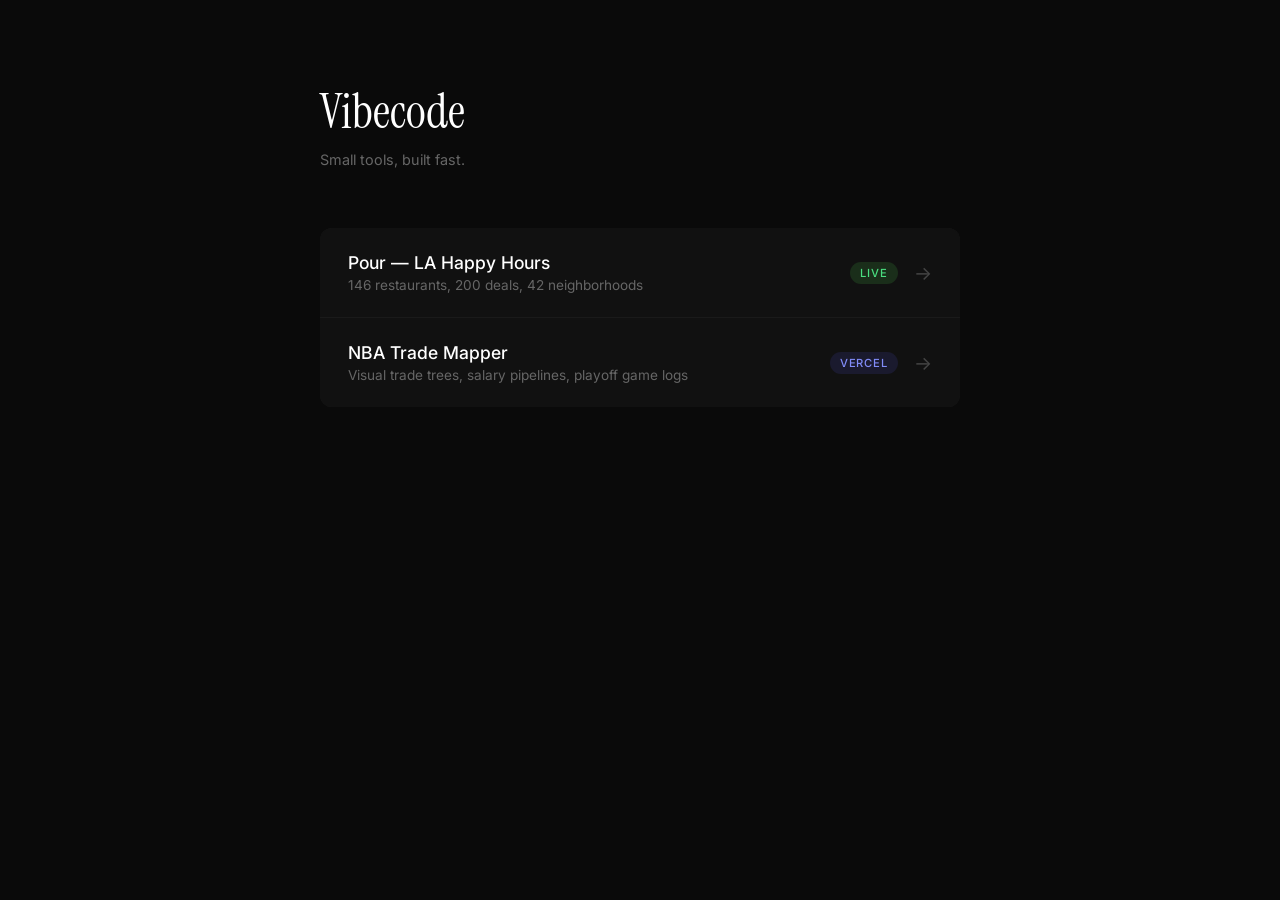
==== index.html @ a13346cc "Initial vibecode repo — landing page + LA happy hours Co-Authored-By: Claude Opus 4.6 <noreply@anthr" ====
<!DOCTYPE html>
<html lang="en">
<head>
    <meta charset="UTF-8">
    <meta name="viewport" content="width=device-width, initial-scale=1.0">
    <title>Vibecode</title>
    <link rel="preconnect" href="https://fonts.googleapis.com">
    <link href="https://fonts.googleapis.com/css2?family=Inter:wght@400;500;600&family=Instrument+Serif&display=swap" rel="stylesheet">
    <style>
        * { margin: 0; padding: 0; box-sizing: border-box; }
        body {
            font-family: 'Inter', sans-serif;
            background: #0a0a0a;
            color: #e0e0e0;
            min-height: 100vh;
            padding: 80px 24px;
        }
        .container {
            max-width: 640px;
            margin: 0 auto;
        }
        h1 {
            font-family: 'Instrument Serif', serif;
            font-size: 3rem;
            font-weight: 400;
            color: #fff;
            margin-bottom: 8px;
        }
        .subtitle {
            color: #666;
            font-size: 0.9rem;
            margin-bottom: 60px;
        }
        .projects {
            display: flex;
            flex-direction: column;
            gap: 1px;
            background: #1a1a1a;
            border-radius: 12px;
            overflow: hidden;
        }
        a.project {
            display: flex;
            justify-content: space-between;
            align-items: center;
            padding: 24px 28px;
            background: #111;
            text-decoration: none;
            color: #e0e0e0;
            transition: background 0.15s;
        }
        a.project:hover {
            background: #1a1a1a;
        }
        .project-info {
            display: flex;
            flex-direction: column;
            gap: 4px;
        }
        .project-name {
            font-size: 1.1rem;
            font-weight: 500;
            color: #fff;
        }
        .project-desc {
            font-size: 0.85rem;
            color: #666;
        }
        .project-tag {
            font-size: 0.7rem;
            text-transform: uppercase;
            letter-spacing: 0.08em;
            padding: 4px 10px;
            border-radius: 20px;
            font-weight: 500;
            white-space: nowrap;
        }
        .tag-live { background: #1a2e1a; color: #4ade80; }
        .tag-external { background: #1a1a2e; color: #818cf8; }
        .arrow {
            color: #444;
            margin-left: 16px;
            font-size: 1.2rem;
            transition: color 0.15s;
        }
        a.project:hover .arrow { color: #fff; }
    </style>
</head>
<body>
    <div class="container">
        <h1>Vibecode</h1>
        <p class="subtitle">Small tools, built fast.</p>
        <div class="projects">
            <a class="project" href="./la-happy-hours/">
                <div class="project-info">
                    <span class="project-name">Pour — LA Happy Hours</span>
                    <span class="project-desc">146 restaurants, 200 deals, 42 neighborhoods</span>
                </div>
                <div style="display:flex;align-items:center;">
                    <span class="project-tag tag-live">Live</span>
                    <span class="arrow">&rarr;</span>
                </div>
            </a>
            <a class="project" href="https://basketball-trade-mapper.vercel.app" target="_blank" rel="noopener">
                <div class="project-info">
                    <span class="project-name">NBA Trade Mapper</span>
                    <span class="project-desc">Visual trade trees, salary pipelines, playoff game logs</span>
                </div>
                <div style="display:flex;align-items:center;">
                    <span class="project-tag tag-external">Vercel</span>
                    <span class="arrow">&rarr;</span>
                </div>
            </a>
        </div>
    </div>
</body>
</html>
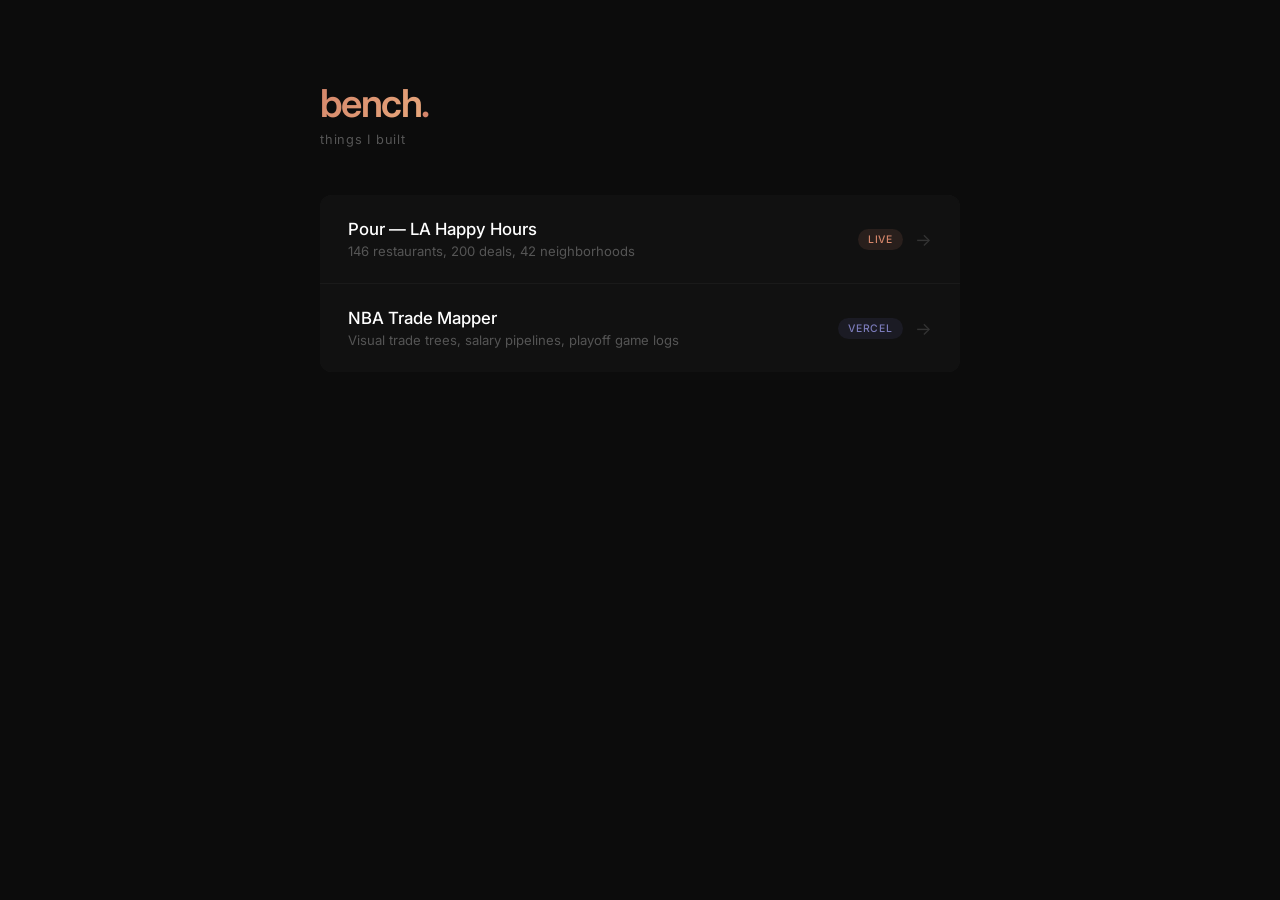
==== commit eb37918e: "Rebrand to bench. — warm gradient mark, dynamic hover states Co-Authored-By: Claude Opus 4.6 <norepl" ====
--- a/index.html
+++ b/index.html
@@ -3,14 +3,14 @@
 <head>
     <meta charset="UTF-8">
     <meta name="viewport" content="width=device-width, initial-scale=1.0">
-    <title>Vibecode</title>
+    <title>bench.</title>
     <link rel="preconnect" href="https://fonts.googleapis.com">
-    <link href="https://fonts.googleapis.com/css2?family=Inter:wght@400;500;600&family=Instrument+Serif&display=swap" rel="stylesheet">
+    <link href="https://fonts.googleapis.com/css2?family=Inter:wght@400;500;600&display=swap" rel="stylesheet">
     <style>
         * { margin: 0; padding: 0; box-sizing: border-box; }
         body {
             font-family: 'Inter', sans-serif;
-            background: #0a0a0a;
+            background: #0c0c0c;
             color: #e0e0e0;
             min-height: 100vh;
             padding: 80px 24px;
@@ -19,18 +19,50 @@
             max-width: 640px;
             margin: 0 auto;
         }
-        h1 {
-            font-family: 'Instrument Serif', serif;
-            font-size: 3rem;
-            font-weight: 400;
-            color: #fff;
-            margin-bottom: 8px;
+
+        /* --- Mark --- */
+        .mark {
+            display: flex;
+            align-items: baseline;
+            gap: 0;
+            margin-bottom: 48px;
         }
-        .subtitle {
-            color: #666;
-            font-size: 0.9rem;
-            margin-bottom: 60px;
+        .mark-text {
+            font-family: 'Inter', sans-serif;
+            font-size: 2.4rem;
+            font-weight: 600;
+            letter-spacing: -0.04em;
+            background: linear-gradient(135deg, #D4856A, #E8A87C, #D4856A);
+            background-size: 200% 200%;
+            -webkit-background-clip: text;
+            -webkit-text-fill-color: transparent;
+            background-clip: text;
+            animation: shimmer 6s ease-in-out infinite;
         }
+        .mark-dot {
+            font-size: 2.4rem;
+            font-weight: 600;
+            color: #D4856A;
+            animation: pulse 3s ease-in-out infinite;
+        }
+        .mark-sub {
+            display: block;
+            font-size: 0.8rem;
+            color: #555;
+            letter-spacing: 0.06em;
+            margin-top: 6px;
+        }
+
+        @keyframes shimmer {
+            0%, 100% { background-position: 0% 50%; }
+            50% { background-position: 100% 50%; }
+        }
+        @keyframes pulse {
+            0%, 100% { opacity: 1; }
+            50% { opacity: 0.3; }
+        }
+
+        /* --- Projects --- */
         .projects {
             display: flex;
             flex-direction: column;
@@ -47,10 +79,11 @@
             background: #111;
             text-decoration: none;
             color: #e0e0e0;
-            transition: background 0.15s;
+            transition: background 0.2s, padding-left 0.2s;
         }
         a.project:hover {
-            background: #1a1a1a;
+            background: #161616;
+            padding-left: 34px;
         }
         .project-info {
             display: flex;
@@ -58,45 +91,56 @@
             gap: 4px;
         }
         .project-name {
-            font-size: 1.1rem;
+            font-size: 1.05rem;
             font-weight: 500;
             color: #fff;
         }
         .project-desc {
-            font-size: 0.85rem;
-            color: #666;
+            font-size: 0.82rem;
+            color: #555;
+        }
+        .project-right {
+            display: flex;
+            align-items: center;
+            gap: 12px;
+            flex-shrink: 0;
         }
         .project-tag {
-            font-size: 0.7rem;
+            font-size: 0.65rem;
             text-transform: uppercase;
             letter-spacing: 0.08em;
             padding: 4px 10px;
             border-radius: 20px;
             font-weight: 500;
-            white-space: nowrap;
         }
-        .tag-live { background: #1a2e1a; color: #4ade80; }
-        .tag-external { background: #1a1a2e; color: #818cf8; }
+        .tag-live { background: rgba(212,133,106,0.12); color: #D4856A; }
+        .tag-external { background: rgba(140,140,255,0.08); color: #7b7bba; }
         .arrow {
-            color: #444;
-            margin-left: 16px;
-            font-size: 1.2rem;
-            transition: color 0.15s;
+            color: #333;
+            font-size: 1.1rem;
+            transition: color 0.2s, transform 0.2s;
         }
-        a.project:hover .arrow { color: #fff; }
+        a.project:hover .arrow {
+            color: #D4856A;
+            transform: translateX(3px);
+        }
     </style>
 </head>
 <body>
     <div class="container">
-        <h1>Vibecode</h1>
-        <p class="subtitle">Small tools, built fast.</p>
+        <div class="mark">
+            <div>
+                <span class="mark-text">bench</span><span class="mark-dot">.</span>
+                <span class="mark-sub">things I built</span>
+            </div>
+        </div>
         <div class="projects">
             <a class="project" href="./la-happy-hours/">
                 <div class="project-info">
                     <span class="project-name">Pour — LA Happy Hours</span>
                     <span class="project-desc">146 restaurants, 200 deals, 42 neighborhoods</span>
                 </div>
-                <div style="display:flex;align-items:center;">
+                <div class="project-right">
                     <span class="project-tag tag-live">Live</span>
                     <span class="arrow">&rarr;</span>
                 </div>
@@ -106,7 +150,7 @@
                     <span class="project-name">NBA Trade Mapper</span>
                     <span class="project-desc">Visual trade trees, salary pipelines, playoff game logs</span>
                 </div>
-                <div style="display:flex;align-items:center;">
+                <div class="project-right">
                     <span class="project-tag tag-external">Vercel</span>
                     <span class="arrow">&rarr;</span>
                 </div>
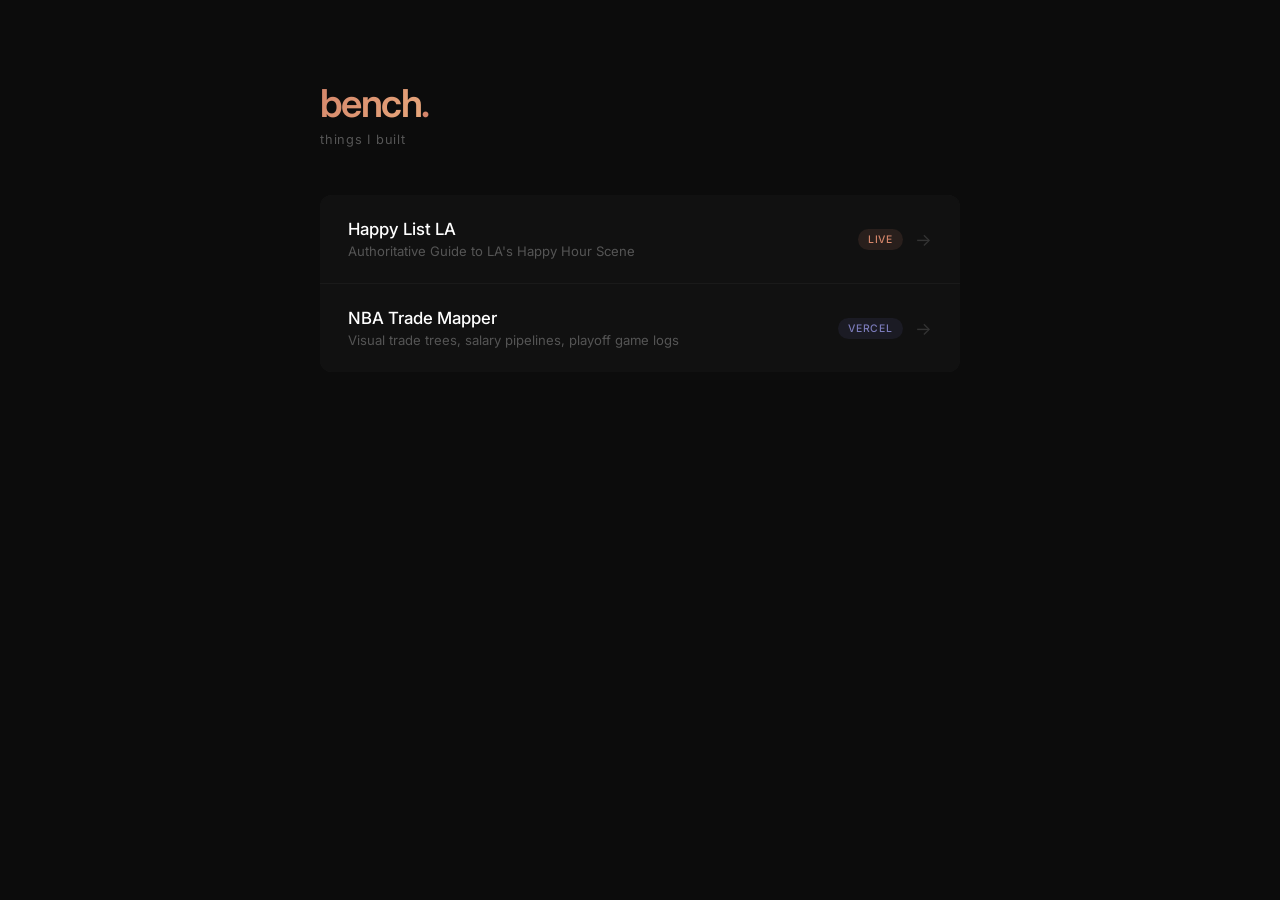
==== commit 2a4ff4a7: "Rename Happy List LA on landing page Co-Authored-By: Claude Opus 4.6 <noreply@anthropic.com>" ====
--- a/index.html
+++ b/index.html
@@ -137,8 +137,8 @@
         <div class="projects">
             <a class="project" href="./la-happy-hours/">
                 <div class="project-info">
-                    <span class="project-name">Pour — LA Happy Hours</span>
-                    <span class="project-desc">146 restaurants, 200 deals, 42 neighborhoods</span>
+                    <span class="project-name">Happy List LA</span>
+                    <span class="project-desc">Authoritative Guide to LA's Happy Hour Scene</span>
                 </div>
                 <div class="project-right">
                     <span class="project-tag tag-live">Live</span>
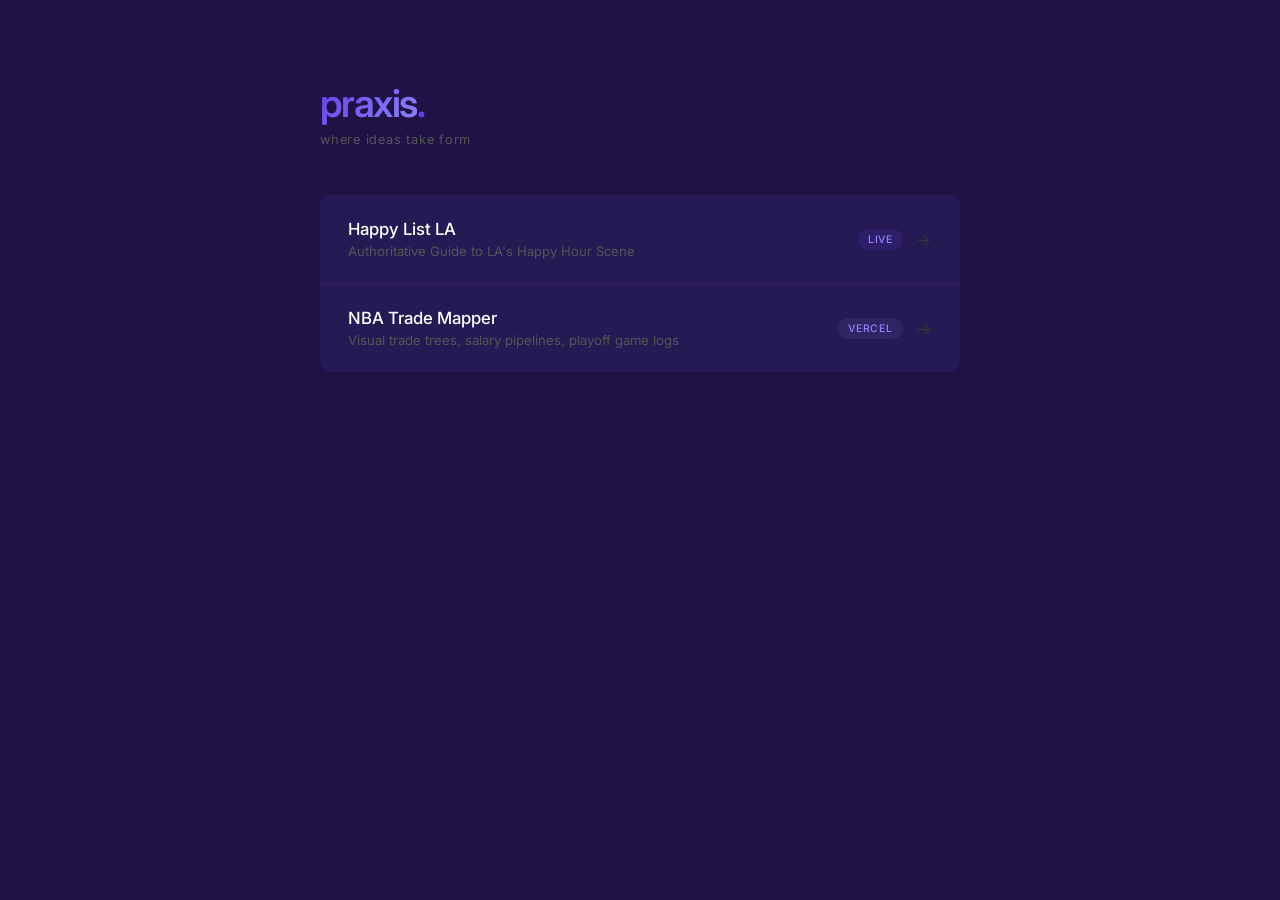
==== commit 70ee46c4: "Rebrand to praxis. — PM purple palette, new tagline Co-Authored-By: Claude Opus 4.6 <noreply@anthrop" ====
--- a/index.html
+++ b/index.html
@@ -3,14 +3,14 @@
 <head>
     <meta charset="UTF-8">
     <meta name="viewport" content="width=device-width, initial-scale=1.0">
-    <title>bench.</title>
+    <title>praxis.</title>
     <link rel="preconnect" href="https://fonts.googleapis.com">
     <link href="https://fonts.googleapis.com/css2?family=Inter:wght@400;500;600&display=swap" rel="stylesheet">
     <style>
         * { margin: 0; padding: 0; box-sizing: border-box; }
         body {
             font-family: 'Inter', sans-serif;
-            background: #0c0c0c;
+            background: #1F1346;
             color: #e0e0e0;
             min-height: 100vh;
             padding: 80px 24px;
@@ -32,7 +32,7 @@
             font-size: 2.4rem;
             font-weight: 600;
             letter-spacing: -0.04em;
-            background: linear-gradient(135deg, #D4856A, #E8A87C, #D4856A);
+            background: linear-gradient(135deg, #673de6, #8c85ff, #673de6);
             background-size: 200% 200%;
             -webkit-background-clip: text;
             -webkit-text-fill-color: transparent;
@@ -42,7 +42,7 @@
         .mark-dot {
             font-size: 2.4rem;
             font-weight: 600;
-            color: #D4856A;
+            color: #673de6;
             animation: pulse 3s ease-in-out infinite;
         }
         .mark-sub {
@@ -67,7 +67,7 @@
             display: flex;
             flex-direction: column;
             gap: 1px;
-            background: #1a1a1a;
+            background: #2f1c6a;
             border-radius: 12px;
             overflow: hidden;
         }
@@ -76,13 +76,13 @@
             justify-content: space-between;
             align-items: center;
             padding: 24px 28px;
-            background: #111;
+            background: #251a54;
             text-decoration: none;
             color: #e0e0e0;
             transition: background 0.2s, padding-left 0.2s;
         }
         a.project:hover {
-            background: #161616;
+            background: #2f1c6a;
             padding-left: 34px;
         }
         .project-info {
@@ -113,15 +113,15 @@
             border-radius: 20px;
             font-weight: 500;
         }
-        .tag-live { background: rgba(212,133,106,0.12); color: #D4856A; }
-        .tag-external { background: rgba(140,140,255,0.08); color: #7b7bba; }
+        .tag-live { background: rgba(103,61,230,0.15); color: #8c85ff; }
+        .tag-external { background: rgba(140,133,255,0.1); color: #8c85ff; }
         .arrow {
             color: #333;
             font-size: 1.1rem;
             transition: color 0.2s, transform 0.2s;
         }
         a.project:hover .arrow {
-            color: #D4856A;
+            color: #8c85ff;
             transform: translateX(3px);
         }
     </style>
@@ -130,8 +130,8 @@
     <div class="container">
         <div class="mark">
             <div>
-                <span class="mark-text">bench</span><span class="mark-dot">.</span>
-                <span class="mark-sub">things I built</span>
+                <span class="mark-text">praxis</span><span class="mark-dot">.</span>
+                <span class="mark-sub">where ideas take form</span>
             </div>
         </div>
         <div class="projects">
